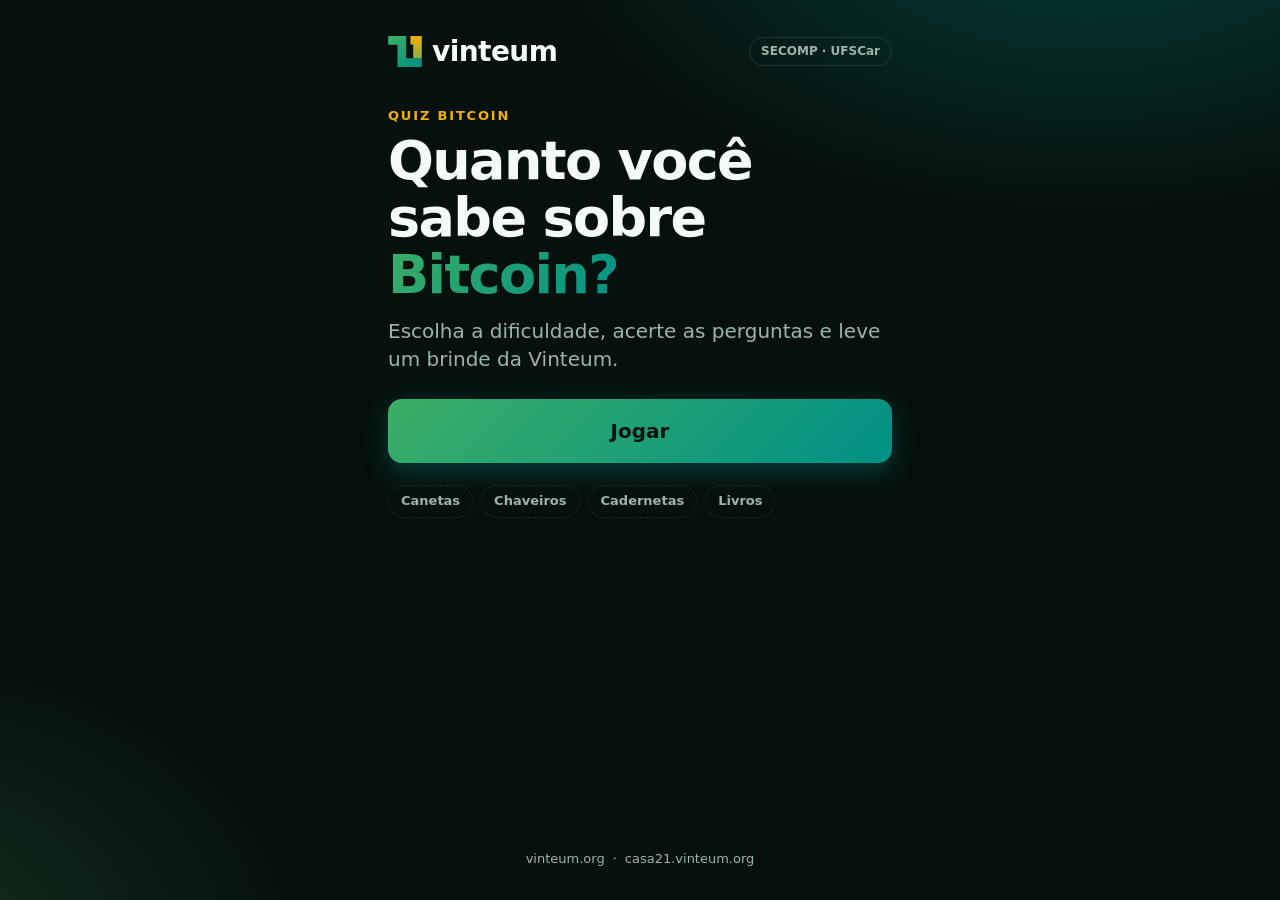
==== index.html @ 82f2d21e "uploading v1" ====
<!doctype html>
<html lang="pt-BR">
<head>
  <meta charset="utf-8">
  <meta name="viewport" content="width=device-width, initial-scale=1, viewport-fit=cover">
  <meta name="theme-color" content="#06110e">
  <title>Quiz Bitcoin · Vinteum</title>
  <meta name="description" content="Quiz sobre Bitcoin da Vinteum. Acerte e ganhe um brinde!">
  <link rel="icon" href="assets/icon.svg" type="image/svg+xml">
  <link rel="apple-touch-icon" href="assets/apple-touch-icon.png">
  <link rel="manifest" href="manifest.webmanifest">
  <link rel="stylesheet" href="style.css">
</head>
<body>
  <canvas id="confetti" aria-hidden="true"></canvas>

  <div class="app">
    <header class="top">
      <a class="brand" href="https://vinteum.org" target="_blank" rel="noopener" aria-label="Vinteum">
        <img src="assets/icon.svg" alt="" width="34" height="31">
        <span class="wordmark">vinteum</span>
      </a>
      <span class="chip" id="event-name"></span>
    </header>

    <main>
      <!-- INÍCIO -->
      <section id="screen-start" class="screen">
        <p class="eyebrow">Quiz Bitcoin</p>
        <h1>Quanto você sabe sobre <span class="grad">Bitcoin?</span></h1>
        <p class="lead">Escolha a dificuldade, acerte as perguntas e leve um brinde da Vinteum.</p>
        <button class="btn primary big" id="btn-play">Jogar</button>
        <ul class="gifts" aria-label="Brindes">
          <li>Canetas</li><li>Chaveiros</li><li>Cadernetas</li><li>Livros</li>
        </ul>
      </section>

      <!-- DIFICULDADE -->
      <section id="screen-level" class="screen" hidden>
        <button class="back" id="btn-back-start" aria-label="Voltar">← Voltar</button>
        <h2>Escolha a dificuldade</h2>
        <div class="levels" id="levels"></div>
      </section>

      <!-- PERGUNTAS -->
      <section id="screen-quiz" class="screen" hidden>
        <div class="quiz-head">
          <span class="level-pill" id="q-level"></span>
          <span class="count" id="q-count"></span>
        </div>
        <div class="progress" id="q-progress" aria-hidden="true"></div>
        <h2 class="question" id="q-text" tabindex="-1"></h2>
        <div class="options" id="q-options"></div>
        <div class="feedback" id="q-feedback" aria-live="polite" hidden>
          <p class="verdict" id="q-verdict"></p>
          <p class="why" id="q-why"></p>
          <button class="btn primary" id="btn-next">Próxima</button>
        </div>
      </section>

      <!-- RESULTADO -->
      <section id="screen-result" class="screen" hidden>
        <div class="ring" id="r-ring"><span id="r-score"></span></div>
        <h2 id="r-title"></h2>
        <p class="lead" id="r-sub"></p>

        <div class="voucher" id="r-voucher" hidden>
          <p class="voucher-label">Seu brinde</p>
          <p class="voucher-prize" id="r-prize"></p>
          <p class="voucher-code" id="r-code"></p>
          <p class="voucher-time" id="r-time"></p>
          <p class="voucher-note">Mostre esta tela para a equipe da Vinteum no stand.</p>
        </div>

        <div class="actions">
          <button class="btn primary" id="btn-home">Voltar ao início</button>
        </div>
      </section>
    </main>

    <footer class="foot">
      <a href="https://vinteum.org" target="_blank" rel="noopener">vinteum.org</a>
      <span>·</span>
      <a href="https://casa21.vinteum.org" target="_blank" rel="noopener">casa21.vinteum.org</a>
    </footer>
  </div>

  <script src="config.js"></script>
  <script src="questions.js"></script>
  <script src="app.js"></script>
</body>
</html>
---- style.css ----
:root {
  --bg: #06110e;
  --surface: #0d1f1a;
  --surface-2: #123027;
  --line: rgba(255, 255, 255, 0.10);
  --text: #f4faf7;
  --muted: #9bb5ab;

  --green: #3cae66;
  --teal: #009086;
  --gold: #f2ae0a;
  --olive: #8aae40;
  --bad: #ef6a5b;

  --grad: linear-gradient(135deg, var(--green), var(--teal));
  --radius: 18px;
  --font: system-ui, -apple-system, "Segoe UI", Roboto, "Helvetica Neue", Arial, sans-serif;
}

* { box-sizing: border-box; -webkit-tap-highlight-color: transparent; }
[hidden] { display: none !important; }

html, body { margin: 0; min-height: 100%; }
body {
  font-family: var(--font);
  color: var(--text);
  background:
    radial-gradient(900px 500px at 85% -10%, rgba(0, 144, 134, 0.35), transparent 60%),
    radial-gradient(700px 480px at -10% 105%, rgba(60, 174, 102, 0.22), transparent 60%),
    var(--bg);
  background-attachment: fixed;
  line-height: 1.4;
  -webkit-font-smoothing: antialiased;
  overscroll-behavior-y: none;
}

#confetti { position: fixed; inset: 0; width: 100%; height: 100%; pointer-events: none; z-index: 50; }

.app {
  width: 100%;
  max-width: 540px;
  min-height: 100vh;
  min-height: 100dvh;
  margin: 0 auto;
  padding: max(16px, env(safe-area-inset-top)) 18px max(16px, env(safe-area-inset-bottom));
  display: flex;
  flex-direction: column;
}

/* ---------- topo ---------- */
.top { display: flex; align-items: center; justify-content: space-between; gap: 12px; padding-bottom: 14px; }
.brand { display: inline-flex; align-items: center; gap: 10px; color: var(--text); text-decoration: none; }
.wordmark { font-size: 24px; font-weight: 800; letter-spacing: -0.02em; }
.chip {
  font-size: 12px; font-weight: 600; color: var(--muted);
  border: 1px solid var(--line); border-radius: 999px; padding: 5px 11px; white-space: nowrap;
}

main { flex: 1; display: flex; flex-direction: column; }
.screen { flex: 1; display: flex; flex-direction: column; animation: rise .35s ease both; }
@keyframes rise { from { opacity: 0; transform: translateY(10px); } to { opacity: 1; transform: none; } }

/* ---------- tipografia ---------- */
.eyebrow { margin: 22px 0 8px; font-size: 13px; font-weight: 700; letter-spacing: .14em; text-transform: uppercase; color: var(--gold); }
h1 { margin: 0 0 14px; font-size: clamp(34px, 10vw, 48px); line-height: 1.05; letter-spacing: -0.03em; }
h2 { margin: 0 0 16px; font-size: 24px; line-height: 1.2; letter-spacing: -0.02em; }
.grad { background: var(--grad); -webkit-background-clip: text; background-clip: text; color: transparent; }
.lead { margin: 0 0 26px; font-size: 18px; color: var(--muted); }

/* ---------- botões ---------- */
.btn {
  appearance: none; border: 0; cursor: pointer; font: inherit; font-weight: 700; font-size: 17px;
  min-height: 54px; padding: 0 26px; border-radius: 14px; color: var(--text);
  transition: transform .12s ease, filter .12s ease;
}
.btn:active { transform: scale(0.98); }
.btn.primary { background: var(--grad); color: #04130d; box-shadow: 0 8px 24px rgba(0, 144, 134, .35); }
.btn.ghost { background: transparent; border: 1px solid var(--line); }
.btn.big { min-height: 64px; font-size: 20px; width: 100%; }
.back { align-self: flex-start; appearance: none; background: none; border: 0; color: var(--muted); font: inherit; font-size: 16px; padding: 10px 0; margin-bottom: 6px; cursor: pointer; }

.gifts { list-style: none; display: flex; flex-wrap: wrap; gap: 8px; padding: 0; margin: 22px 0 0; }
.gifts li { font-size: 13px; font-weight: 600; color: var(--muted); border: 1px dashed var(--line); border-radius: 999px; padding: 6px 12px; }

/* ---------- dificuldade ---------- */
.levels { display: grid; gap: 12px; }
.level {
  --c: var(--green);
  appearance: none; text-align: left; cursor: pointer; font: inherit; color: var(--text);
  background: var(--surface); border: 1px solid var(--line); border-left: 6px solid var(--c);
  border-radius: var(--radius); padding: 18px 18px 16px; transition: transform .12s ease, background .12s ease;
}
.level:active { transform: scale(0.985); background: var(--surface-2); }
.level-row { display: flex; align-items: center; justify-content: space-between; margin-bottom: 4px; }
.level-name { font-size: 22px; font-weight: 800; }
.dots { display: inline-flex; gap: 5px; }
.dots i { width: 10px; height: 10px; border-radius: 50%; background: rgba(255,255,255,.14); }
.dots i.on { background: var(--c); }
.level-tag { margin: 0 0 12px; color: var(--muted); font-size: 15px; }
.level-rule { margin: 0; font-size: 14px; font-weight: 600; }
.level-rule b { color: var(--c); }

/* ---------- perguntas ---------- */
.quiz-head { display: flex; align-items: center; justify-content: space-between; margin: 4px 0 12px; }
.level-pill { --c: var(--green); font-size: 13px; font-weight: 800; color: #04130d; background: var(--c); border-radius: 999px; padding: 4px 12px; }
.count { color: var(--muted); font-weight: 600; font-size: 14px; }
.progress { display: flex; gap: 6px; margin-bottom: 22px; }
.progress span { flex: 1; height: 6px; border-radius: 6px; background: rgba(255,255,255,.12); transition: background .25s; }
.progress span.done-ok { background: var(--green); }
.progress span.done-bad { background: var(--bad); }
.progress span.now { background: var(--gold); }

.question { font-size: clamp(21px, 5.6vw, 26px); outline: none; margin-bottom: 20px; }
.options { display: grid; gap: 10px; }
.option {
  appearance: none; width: 100%; text-align: left; cursor: pointer; font: inherit; font-size: 17px; font-weight: 600; color: var(--text);
  display: flex; align-items: center; gap: 14px; min-height: 60px; padding: 12px 14px;
  background: var(--surface); border: 1.5px solid var(--line); border-radius: 14px; transition: transform .1s ease, background .15s, border-color .15s;
}
.option:active:not(:disabled) { transform: scale(0.985); background: var(--surface-2); }
.option .letter {
  flex: none; width: 32px; height: 32px; border-radius: 50%; display: grid; place-items: center;
  font-size: 14px; font-weight: 800; background: rgba(255,255,255,.08); color: var(--muted);
}
.option:disabled { cursor: default; }
.option.correct { background: rgba(60,174,102,.18); border-color: var(--green); }
.option.correct .letter { background: var(--green); color: #04130d; }
.option.wrong { background: rgba(239,106,91,.14); border-color: var(--bad); }
.option.wrong .letter { background: var(--bad); color: #1a0804; }
.option.dim { opacity: .45; }

.feedback { margin-top: 18px; padding: 16px; border-radius: var(--radius); background: var(--surface); border: 1px solid var(--line); animation: rise .25s ease both; }
.verdict { margin: 0 0 6px; font-size: 18px; font-weight: 800; }
.verdict.ok { color: var(--green); }
.verdict.no { color: var(--bad); }
.why { margin: 0 0 14px; color: var(--muted); font-size: 15px; }
.feedback .btn { width: 100%; }

/* ---------- resultado ---------- */
.ring {
  --c: var(--green);
  align-self: center; margin: 14px 0 18px; width: 132px; height: 132px; border-radius: 50%;
  display: grid; place-items: center; font-size: 38px; font-weight: 800;
  background: radial-gradient(closest-side, var(--bg) 78%, transparent 80%), conic-gradient(var(--c), var(--teal), var(--c));
  box-shadow: 0 0 40px color-mix(in srgb, var(--c) 35%, transparent);
}
.ring.lose { --c: var(--gold); }
#screen-result h2, #screen-result .lead { text-align: center; }
#screen-result .lead { margin-bottom: 20px; }

.voucher {
  position: relative; overflow: hidden; text-align: center; margin-bottom: 20px; padding: 20px 16px;
  border-radius: 20px; border: 1px solid rgba(255,255,255,.18); background: linear-gradient(160deg, rgba(60,174,102,.28), rgba(0,144,134,.22));
}
.voucher::after {
  content: ""; position: absolute; inset: 0; pointer-events: none;
  background: linear-gradient(110deg, transparent 35%, rgba(255,255,255,.14) 50%, transparent 65%);
  transform: translateX(-100%); animation: sheen 3.2s ease-in-out infinite;
}
@keyframes sheen { to { transform: translateX(100%); } }
.voucher p { margin: 0; }
.voucher-label { font-size: 12px; letter-spacing: .14em; text-transform: uppercase; color: var(--gold); font-weight: 800; }
.voucher-prize { font-size: 28px; font-weight: 800; margin: 6px 0 10px !important; letter-spacing: -0.02em; }
.voucher-code { font-family: ui-monospace, SFMono-Regular, Menlo, Consolas, monospace; font-size: 30px; font-weight: 800; letter-spacing: .12em; }
.voucher-time { font-family: ui-monospace, SFMono-Regular, Menlo, Consolas, monospace; font-size: 15px; color: var(--muted); margin: 6px 0 12px !important; }
.voucher-note { font-size: 14px; font-weight: 600; }

.actions { display: grid; gap: 10px; margin-top: auto; padding-top: 8px; }

/* ---------- rodapé ---------- */
.foot { display: flex; justify-content: center; gap: 8px; padding-top: 22px; font-size: 13px; color: var(--muted); }
.foot a { color: var(--muted); text-decoration: none; }
.foot a:hover { color: var(--text); }

/* ---------- telas maiores ---------- */
@media (min-width: 700px) {
  .app { padding-top: 32px; padding-bottom: 32px; }
  .wordmark { font-size: 28px; }
  h1 { font-size: 54px; }
  .lead { font-size: 20px; }
  .option { font-size: 18px; }
}

@media (prefers-reduced-motion: reduce) {
  *, *::before, *::after { animation: none !important; transition: none !important; }
}
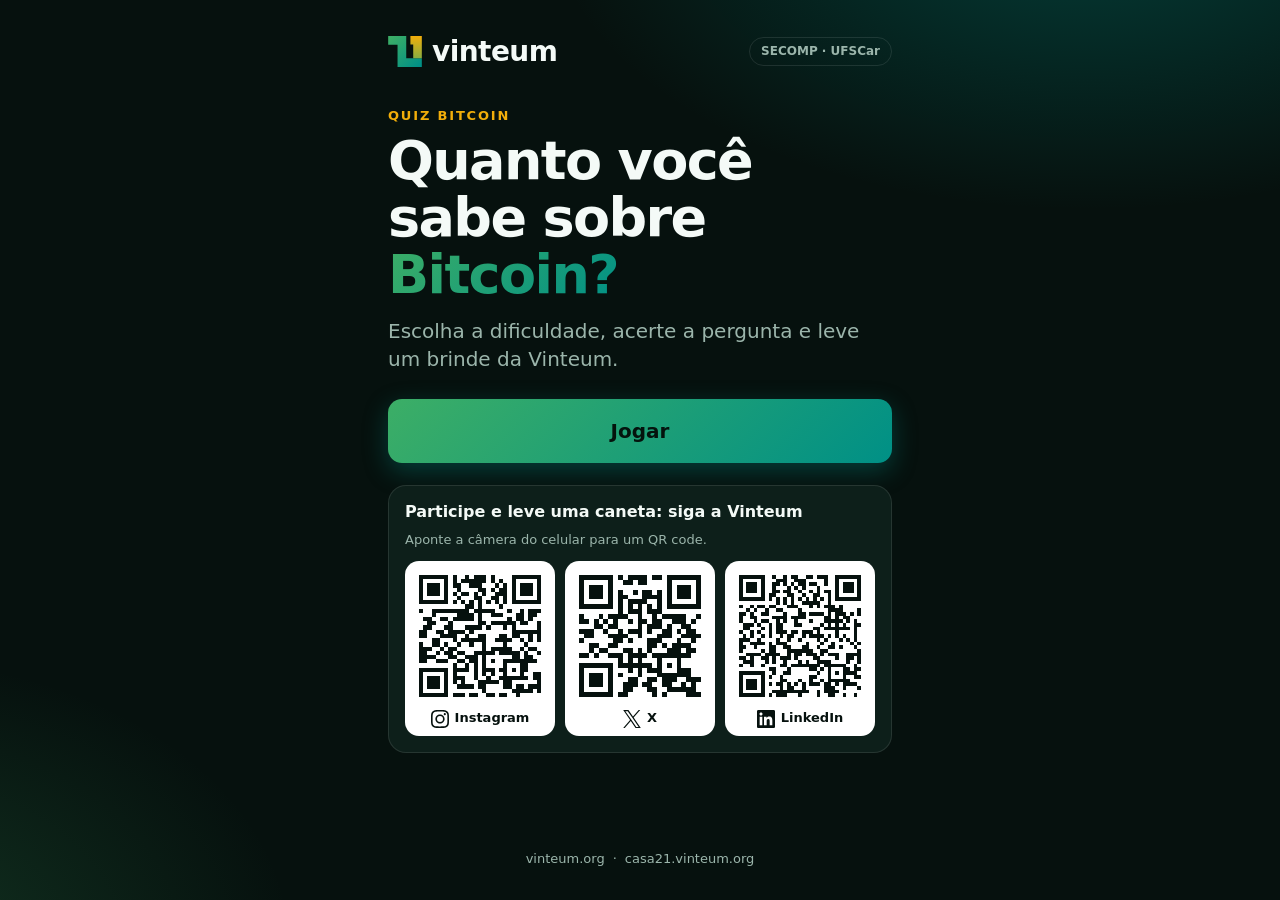
==== commit 7f5d32be: "Updating quiz vinteum v2" ====
--- a/index.html
+++ b/index.html
@@ -28,11 +28,9 @@
       <section id="screen-start" class="screen">
         <p class="eyebrow">Quiz Bitcoin</p>
         <h1>Quanto você sabe sobre <span class="grad">Bitcoin?</span></h1>
-        <p class="lead">Escolha a dificuldade, acerte as perguntas e leve um brinde da Vinteum.</p>
+        <p class="lead">Escolha a dificuldade, acerte a pergunta e leve um brinde da Vinteum.</p>
         <button class="btn primary big" id="btn-play">Jogar</button>
-        <ul class="gifts" aria-label="Brindes">
-          <li>Canetas</li><li>Chaveiros</li><li>Cadernetas</li><li>Livros</li>
-        </ul>
+        <div class="follow-card"><div id="follow-start"></div></div>
       </section>
 
       <!-- DIFICULDADE -->
@@ -67,13 +65,17 @@
         <div class="voucher" id="r-voucher" hidden>
           <p class="voucher-label">Seu brinde</p>
           <p class="voucher-prize" id="r-prize"></p>
-          <p class="voucher-code" id="r-code"></p>
+          <p class="voucher-bonus" id="r-bonus" hidden></p>
           <p class="voucher-time" id="r-time"></p>
           <p class="voucher-note">Mostre esta tela para a equipe da Vinteum no stand.</p>
         </div>
 
+        <div class="follow-card" id="r-follow" hidden><div id="follow-result"></div></div>
+
         <div class="actions">
-          <button class="btn primary" id="btn-home">Voltar ao início</button>
+          <button class="btn primary" id="btn-retry" hidden>Tentar novamente</button>
+          <button class="btn ghost" id="btn-pen" hidden>Ficar com a caneta</button>
+          <button class="btn primary" id="btn-home" hidden>Voltar ao início</button>
         </div>
       </section>
     </main>
@@ -85,6 +87,8 @@
     </footer>
   </div>
 
+  <script src="vendor/qrcode.js"></script>
+  <script src="shared.js"></script>
   <script src="config.js"></script>
   <script src="questions.js"></script>
   <script src="app.js"></script>
--- a/style.css
+++ b/style.css
@@ -184,3 +184,45 @@
 @media (prefers-reduced-motion: reduce) {
   *, *::before, *::after { animation: none !important; transition: none !important; }
 }
+
+/* ---------- bloco "Siga a Vinteum" ---------- */
+.follow-card { margin-top: 22px; padding: 16px; border-radius: var(--radius); background: var(--surface); border: 1px solid var(--line); }
+.follow-card[hidden] { display: none; }
+#screen-result .follow-card { margin-top: 0; margin-bottom: 18px; }
+.follow-title { margin: 0 0 12px; font-size: 16px; font-weight: 800; line-height: 1.3; }
+.follow-hint { margin: -4px 0 12px; font-size: 13px; color: var(--muted); }
+
+.follow-icons { display: flex; gap: 10px; }
+.social-btn {
+  flex: 1; display: flex; flex-direction: column; align-items: center; gap: 6px; padding: 12px 6px;
+  color: var(--text); text-decoration: none; background: var(--surface-2); border: 1px solid var(--line); border-radius: 14px;
+  transition: transform .1s ease, background .15s;
+}
+.social-btn:active { transform: scale(0.96); }
+.social-btn .ico { display: grid; place-items: center; width: 44px; height: 44px; border-radius: 50%; background: var(--grad); color: #04130d; }
+.social-btn .lbl { font-size: 13px; font-weight: 700; }
+
+.follow-qrs { display: grid; grid-template-columns: repeat(3, 1fr); gap: 10px; }
+.qr-card { display: flex; flex-direction: column; align-items: center; gap: 8px; padding: 10px 10px 8px; background: #fff; border-radius: 14px; color: #06110e; text-decoration: none; }
+.qr-card .qr { display: block; width: 100%; padding: 4px; }
+.qr-card .qr svg { display: block; width: 100%; height: auto; }
+.qr-cap { display: inline-flex; align-items: center; gap: 6px; font-size: 13px; font-weight: 800; }
+
+/* ---------- brinde: bônus ---------- */
+.voucher-bonus { font-size: 15px; font-weight: 700; color: var(--gold); margin: -4px 0 10px !important; }
+.voucher-bonus[hidden] { display: none; }
+
+/* ---------- página do stand ---------- */
+.stand { max-width: 1180px; }
+.stand .top { padding-bottom: 8px; }
+.stand-hero { text-align: center; margin: 10px 0 26px; }
+.stand-hero h1 { font-size: clamp(30px, 6vw, 56px); margin-bottom: 10px; }
+.stand-hero .lead { margin: 0; }
+.stand-grid { display: grid; grid-template-columns: repeat(auto-fit, minmax(250px, 1fr)); gap: 18px; align-items: stretch; }
+.stand-card { display: flex; flex-direction: column; align-items: center; text-align: center; gap: 10px; padding: 20px; border-radius: 24px; background: var(--surface); border: 1px solid var(--line); }
+.stand-card.main { border-color: var(--gold); box-shadow: 0 0 40px rgba(242, 174, 10, .16); }
+.stand-card .qr-box { width: 100%; max-width: 320px; background: #fff; border-radius: 18px; padding: 14px; }
+.stand-card .qr-box svg { display: block; width: 100%; height: auto; }
+.stand-card h2 { margin: 6px 0 0; font-size: clamp(22px, 3vw, 30px); }
+.stand-card .sub { margin: 0; color: var(--muted); font-size: 16px; }
+.stand-card .url { margin: 0; font-family: ui-monospace, SFMono-Regular, Menlo, Consolas, monospace; font-size: 14px; color: var(--text); word-break: break-all; opacity: .85; }
